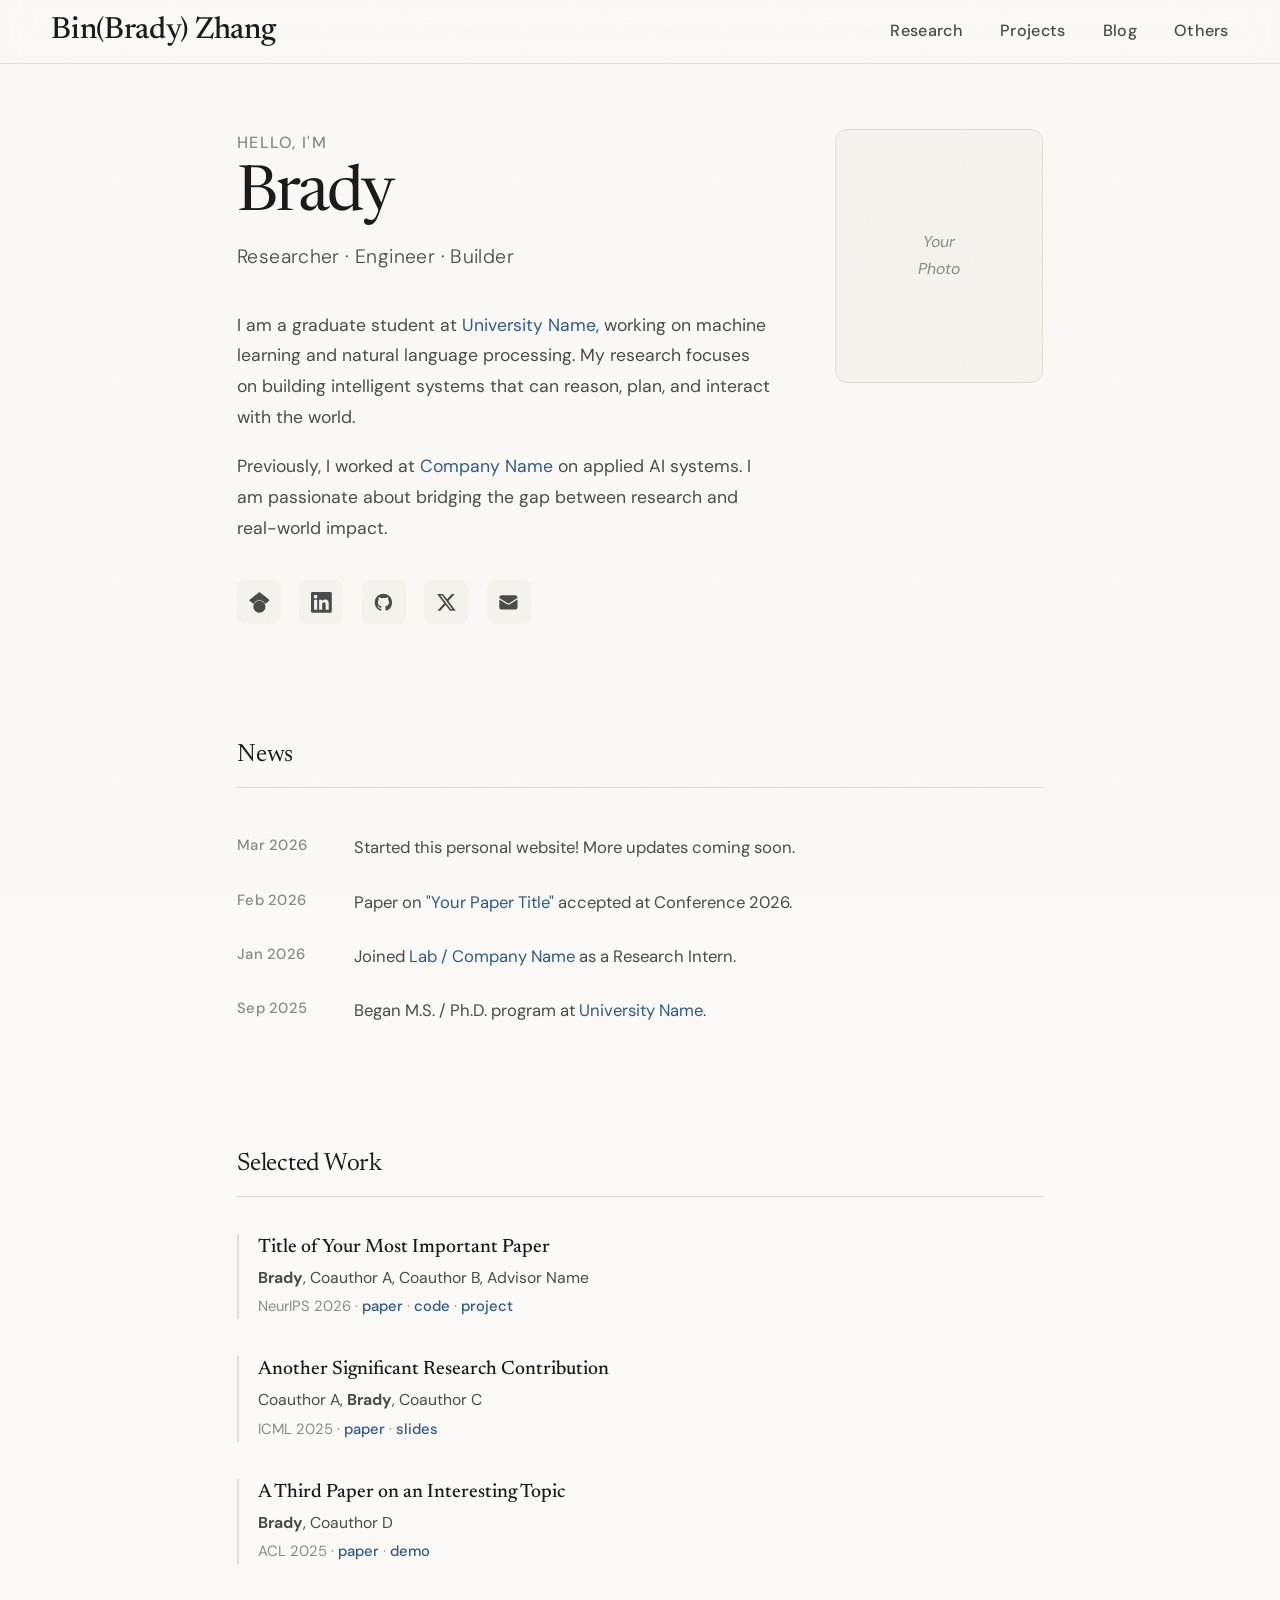
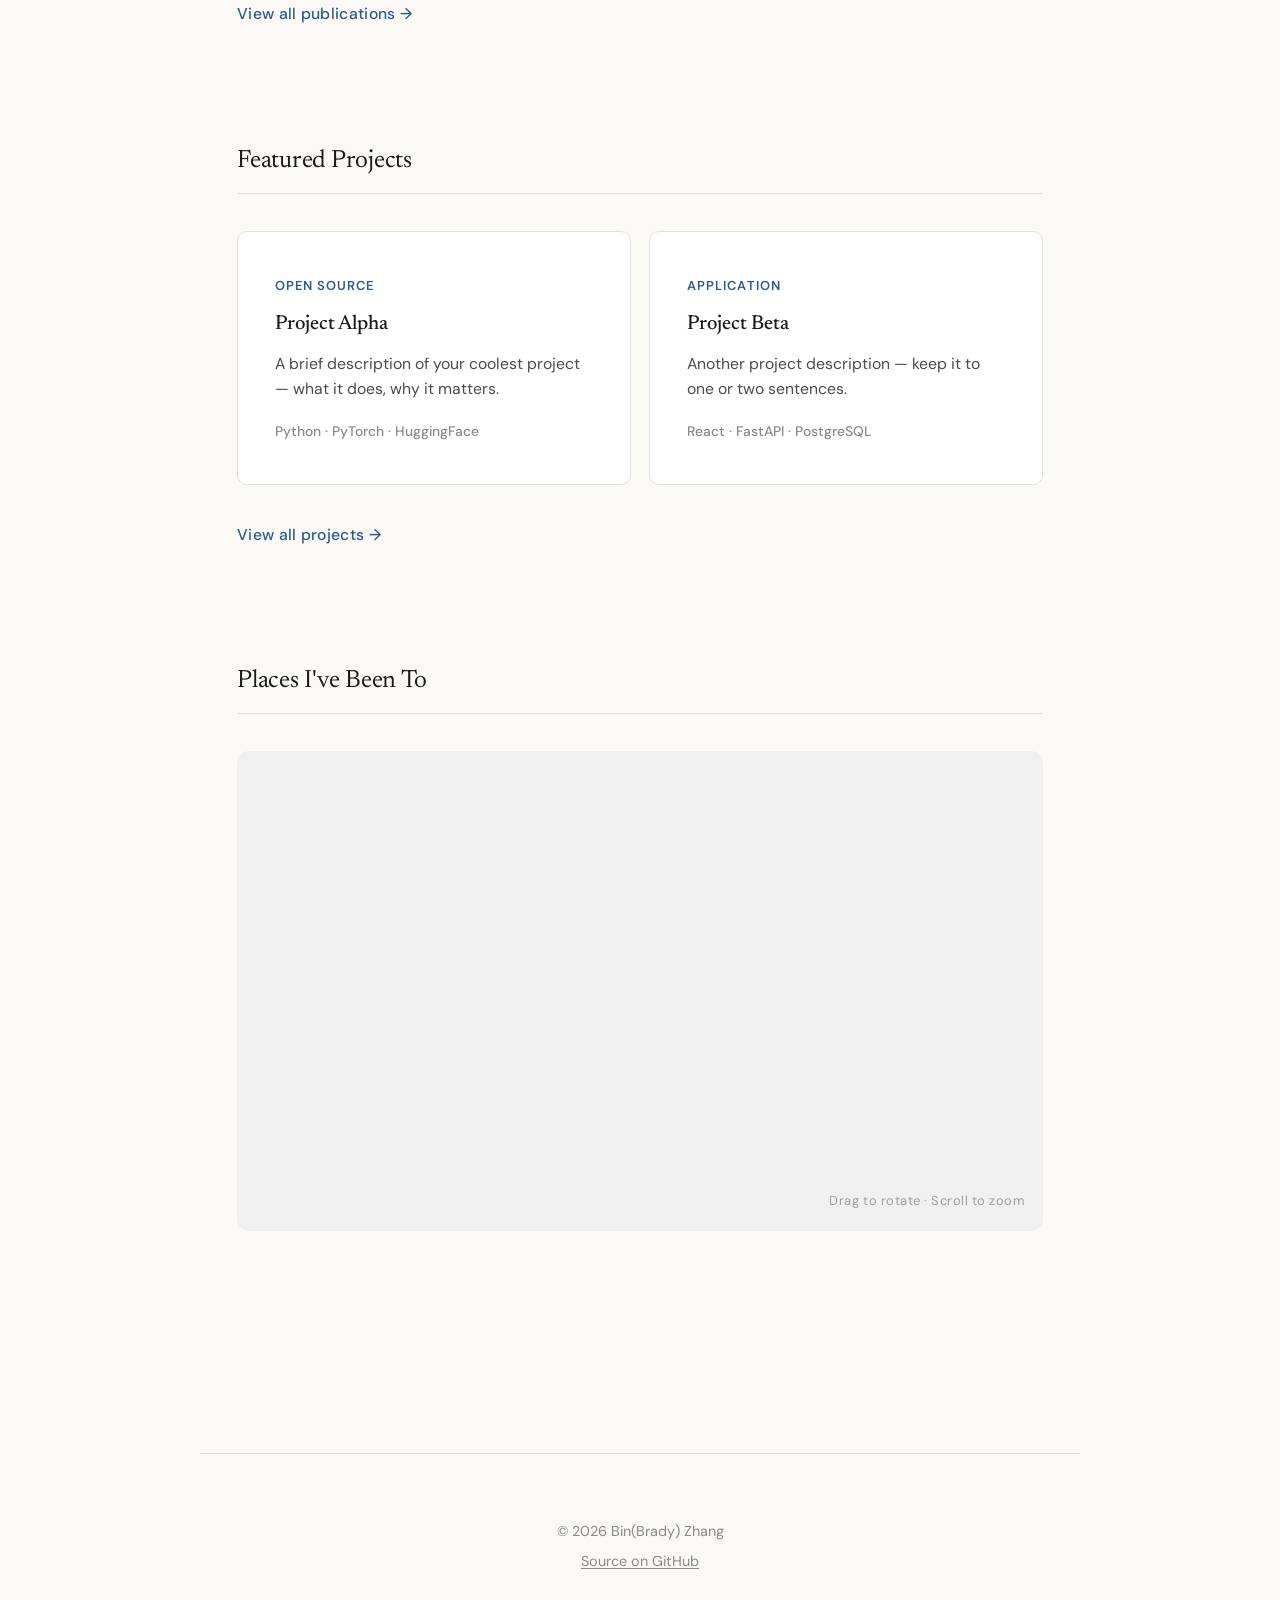
==== index.html @ b1dddb84 "Enlarge globe, switch to light-gray background, use earth-day texture - Altitude 4.5 → 1.6 so globe " ====
<!DOCTYPE html>
<html lang="en">
<head>
  <meta charset="UTF-8">
  <meta name="viewport" content="width=device-width, initial-scale=1.0">
  <title>Bin(Brady) Zhang — Researcher & Engineer</title>
  <link rel="icon" type="image/svg+xml" href="favicon.svg">
  <link rel="stylesheet" href="assets/css/style.css">
  <link rel="preconnect" href="https://fonts.googleapis.com">
  <link rel="preconnect" href="https://fonts.gstatic.com" crossorigin>
  <link href="https://fonts.googleapis.com/css2?family=Newsreader:ital,opsz,wght@0,6..72,300;0,6..72,400;0,6..72,500;1,6..72,300;1,6..72,400&family=DM+Sans:wght@300;400;500;600&display=swap" rel="stylesheet">
</head>
<body>
  <div class="grain"></div>

  <nav class="nav">
    <a href="index.html" class="nav-brand">Bin(Brady) Zhang</a>
    <div class="nav-links">
      <a href="research.html">Research</a>
      <a href="projects.html">Projects</a>
      <a href="blog.html">Blog</a>
      <a href="others.html">Others</a>
    </div>
    <button class="nav-toggle" aria-label="Menu">
      <span></span><span></span>
    </button>
  </nav>

  <main class="home">
    <section class="hero">
      <div class="hero-content">
        <div class="hero-text">
          <p class="hero-greeting fade-in">Hello, I'm</p>
          <h1 class="hero-name fade-in d1">Brady</h1>
          <p class="hero-tagline fade-in d2">Researcher · Engineer · Builder</p>
          <p class="hero-bio fade-in d3">
            I am a graduate student at <a href="#">University Name</a>, 
            working on machine learning and natural language processing. 
            My research focuses on building intelligent systems that can 
            reason, plan, and interact with the world.
          </p>
          <p class="hero-bio fade-in d4">
            Previously, I worked at <a href="#">Company Name</a> on applied AI systems. 
            I am passionate about bridging the gap between research and real-world impact.
          </p>
          <div class="social-icons fade-in d5">
            <a href="https://scholar.google.com/citations?user=YOURID" target="_blank" rel="noopener" aria-label="Google Scholar">
              <svg viewBox="0 0 24 24" fill="currentColor"><path d="M5.242 13.769L0 9.5 12 0l12 9.5-5.242 4.269C17.548 11.249 14.978 9.5 12 9.5c-2.977 0-5.548 1.748-6.758 4.269zM12 10a7 7 0 1 0 0 14 7 7 0 0 0 0-14z"/></svg>
            </a>
            <a href="https://www.linkedin.com/in/bin-zhang-304171293" target="_blank" rel="noopener" aria-label="LinkedIn">
              <svg viewBox="0 0 24 24" fill="currentColor"><path d="M20.447 20.452h-3.554v-5.569c0-1.328-.027-3.037-1.852-3.037-1.853 0-2.136 1.445-2.136 2.939v5.667H9.351V9h3.414v1.561h.046c.477-.9 1.637-1.85 3.37-1.85 3.601 0 4.267 2.37 4.267 5.455v6.286zM5.337 7.433c-1.144 0-2.063-.926-2.063-2.065 0-1.138.92-2.063 2.063-2.063 1.14 0 2.064.925 2.064 2.063 0 1.139-.925 2.065-2.064 2.065zm1.782 13.019H3.555V9h3.564v11.452zM22.225 0H1.771C.792 0 0 .774 0 1.729v20.542C0 23.227.792 24 1.771 24h20.451C23.2 24 24 23.227 24 22.271V1.729C24 .774 23.2 0 22.222 0h.003z"/></svg>
            </a>
            <a href="https://github.com/brady0127" target="_blank" rel="noopener" aria-label="GitHub">
              <svg viewBox="0 0 24 24" fill="currentColor"><path d="M12 2C6.477 2 2 6.484 2 12.017c0 4.425 2.865 8.18 6.839 9.504.5.092.682-.217.682-.483 0-.237-.008-.868-.013-1.703-2.782.605-3.369-1.343-3.369-1.343-.454-1.158-1.11-1.466-1.11-1.466-.908-.62.069-.608.069-.608 1.003.07 1.531 1.032 1.531 1.032.892 1.53 2.341 1.088 2.91.832.092-.647.35-1.088.636-1.338-2.22-.253-4.555-1.113-4.555-4.951 0-1.093.39-1.988 1.029-2.688-.103-.253-.446-1.272.098-2.65 0 0 .84-.27 2.75 1.026A9.564 9.564 0 0112 6.844c.85.004 1.705.115 2.504.337 1.909-1.296 2.747-1.027 2.747-1.027.546 1.379.202 2.398.1 2.651.64.7 1.028 1.595 1.028 2.688 0 3.848-2.339 4.695-4.566 4.943.359.309.678.92.678 1.855 0 1.338-.012 2.419-.012 2.747 0 .268.18.58.688.482A10.019 10.019 0 0022 12.017C22 6.484 17.522 2 12 2z"/></svg>
            </a>
            <a href="https://x.com/yourusername" target="_blank" rel="noopener" aria-label="X (Twitter)">
              <svg viewBox="0 0 24 24" fill="currentColor"><path d="M18.244 2.25h3.308l-7.227 8.26 8.502 11.24H16.17l-5.214-6.817L4.99 21.75H1.68l7.73-8.835L1.254 2.25H8.08l4.713 6.231zm-1.161 17.52h1.833L7.084 4.126H5.117z"/></svg>
            </a>
            <a href="mailto:brady.binzhang@gmail.com" aria-label="Email">
              <svg viewBox="0 0 24 24" fill="currentColor"><path d="M1.5 8.67v8.58a3 3 0 003 3h15a3 3 0 003-3V8.67l-8.928 5.493a3 3 0 01-3.144 0L1.5 8.67z"/><path d="M22.5 6.908V6.75a3 3 0 00-3-3h-15a3 3 0 00-3 3v.158l9.714 5.978a1.5 1.5 0 001.572 0L22.5 6.908z"/></svg>
            </a>
          </div>
        </div>
        <div class="hero-portrait fade-in d3">
          <div class="portrait-frame">
            <img src="assets/img/portrait.jpg" alt="Bin(Brady) Zhang"
                 onerror="this.style.display='none';this.nextElementSibling.style.display='flex';">
            <div class="portrait-placeholder" style="display:none;">
              <span>Your<br>Photo</span>
            </div>
          </div>
        </div>
      </div>
    </section>

    <section class="section" id="news">
      <h2 class="section-title">News</h2>
      <div class="news-list">
        <div class="news-item"><span class="news-date">Mar 2026</span><span class="news-text">Started this personal website! More updates coming soon.</span></div>
        <div class="news-item"><span class="news-date">Feb 2026</span><span class="news-text">Paper on <a href="#">"Your Paper Title"</a> accepted at Conference 2026.</span></div>
        <div class="news-item"><span class="news-date">Jan 2026</span><span class="news-text">Joined <a href="#">Lab / Company Name</a> as a Research Intern.</span></div>
        <div class="news-item"><span class="news-date">Sep 2025</span><span class="news-text">Began M.S. / Ph.D. program at <a href="#">University Name</a>.</span></div>
      </div>
    </section>

    <section class="section" id="selected">
      <h2 class="section-title">Selected Work</h2>
      <div class="pub-list">
        <div class="pub-item">
          <p class="pub-title">Title of Your Most Important Paper</p>
          <p class="pub-authors"><strong>Brady</strong>, Coauthor A, Coauthor B, Advisor Name</p>
          <p class="pub-venue">NeurIPS 2026 · <a href="#">paper</a> · <a href="#">code</a> · <a href="#">project</a></p>
        </div>
        <div class="pub-item">
          <p class="pub-title">Another Significant Research Contribution</p>
          <p class="pub-authors">Coauthor A, <strong>Brady</strong>, Coauthor C</p>
          <p class="pub-venue">ICML 2025 · <a href="#">paper</a> · <a href="#">slides</a></p>
        </div>
        <div class="pub-item">
          <p class="pub-title">A Third Paper on an Interesting Topic</p>
          <p class="pub-authors"><strong>Brady</strong>, Coauthor D</p>
          <p class="pub-venue">ACL 2025 · <a href="#">paper</a> · <a href="#">demo</a></p>
        </div>
      </div>
      <a href="research.html" class="see-more">View all publications →</a>
    </section>

    <section class="section" id="featured-projects">
      <h2 class="section-title">Featured Projects</h2>
      <div class="project-grid">
        <a href="projects.html" class="project-card">
          <span class="project-tag">Open Source</span>
          <h3>Project Alpha</h3>
          <p>A brief description of your coolest project — what it does, why it matters.</p>
          <span class="project-tech">Python · PyTorch · HuggingFace</span>
        </a>
        <a href="projects.html" class="project-card">
          <span class="project-tag">Application</span>
          <h3>Project Beta</h3>
          <p>Another project description — keep it to one or two sentences.</p>
          <span class="project-tech">React · FastAPI · PostgreSQL</span>
        </a>
      </div>
      <a href="projects.html" class="see-more">View all projects →</a>
    </section>

    <section class="section" id="places">
      <h2 class="section-title">Places I've Been To</h2>
      <div class="globe-wrapper">
        <div id="globe-container"></div>
        <p class="globe-hint">Drag to rotate · Scroll to zoom</p>
      </div>
    </section>
  </main>

  <footer class="footer">
    <p>© 2026 Bin(Brady) Zhang</p>
    <p class="footer-sub"><a href="https://github.com/brady0127/brady0127.github.io" target="_blank">Source on GitHub</a></p>
  </footer>

  <script src="assets/js/main.js"></script>
  <!-- globe.gl loaded synchronously here so Globe is defined before init runs -->
  <script src="https://cdn.jsdelivr.net/npm/globe.gl/dist/globe.gl.min.js"></script>
  <script>
    // Places I've Been To — interactive 3D globe
    // Use requestAnimationFrame so CSS layout is fully applied before reading dimensions
    requestAnimationFrame(function() {
      var container = document.getElementById('globe-container');
      if (!container || typeof Globe === 'undefined') return;

      var w = container.offsetWidth;
      var h = container.offsetHeight;
      if (w === 0) w = 600;
      if (h === 0) h = 420;

      var places = [
        { lat: 37.47, lng: 121.45, label: '山东烟台' },
        { lat: 31.23, lng: 121.47, label: '上海' },
        { lat: 51.51, lng: -0.13,  label: 'London' },
        { lat: 55.95, lng: -3.19,  label: 'Edinburgh' },
        { lat: 45.50, lng: -73.57, label: 'Montréal' },
      ];

      // Elegant HTML marker: label text above a soft glowing dot
      function makeMarker(d) {
        var el = document.createElement('div');
        el.style.cssText = 'pointer-events:none;display:flex;flex-direction:column;align-items:center;';
        el.innerHTML =
          '<span style="' +
            'font-family:\'DM Sans\',sans-serif;font-size:11px;font-weight:500;' +
            'color:rgba(255,248,215,0.96);white-space:nowrap;letter-spacing:0.06em;' +
            'text-shadow:0 1px 6px rgba(0,0,0,1),0 0 12px rgba(0,0,0,0.8);' +
            'margin-bottom:4px;' +
          '">' + d.label + '</span>' +
          '<div style="' +
            'width:7px;height:7px;border-radius:50%;' +
            'background:rgba(255,195,70,0.95);' +
            'box-shadow:0 0 8px 2px rgba(255,190,60,0.55),0 0 2px rgba(255,200,80,0.9);' +
          '"></div>';
        return el;
      }

      var globe = Globe()(container)
        .width(w)
        .height(h)
        .globeImageUrl('https://cdn.jsdelivr.net/npm/three-globe/example/img/earth-day.jpg')
        .bumpImageUrl('https://cdn.jsdelivr.net/npm/three-globe/example/img/earth-topology.png')
        .backgroundColor('rgba(0,0,0,0)')
        .showAtmosphere(true)
        .atmosphereColor('#4a9eda')
        .atmosphereAltitude(0.15)
        .htmlElementsData(places)
        .htmlLat(function(d) { return d.lat; })
        .htmlLng(function(d) { return d.lng; })
        .htmlAltitude(0.02)
        .htmlElement(makeMarker);

      var ctrl = globe.controls();
      ctrl.autoRotate = true;
      ctrl.autoRotateSpeed = 0.4;
      ctrl.enableDamping = true;
      ctrl.dampingFactor = 0.1;
      // altitude 1.6 → globe fills ~85% of container, matching target size
      globe.pointOfView({ lat: 35, lng: 60, altitude: 1.6 }, 0);

      // Pause rotation while user drags; resume 3 s after release
      var resumeTimer;
      ctrl.addEventListener('start', function() {
        ctrl.autoRotate = false;
        clearTimeout(resumeTimer);
      });
      ctrl.addEventListener('end', function() {
        resumeTimer = setTimeout(function() { ctrl.autoRotate = true; }, 3000);
      });
    });
  </script>
</body>
</html>
---- assets/css/style.css ----
/* ============================================================
   Brady — Personal Academic Homepage
   Aesthetic: Refined minimalism with editorial warmth
   Typography: Newsreader (serif display) + DM Sans (clean body)
   ============================================================ */

:root {
  --bg:          #faf9f6;
  --bg-warm:     #f5f3ee;
  --ink:         #1a1a1a;
  --ink-soft:    #4a4a4a;
  --ink-muted:   #8a8a8a;
  --accent:      #2d5a8e;
  --accent-hover:#1d3f66;
  --accent-light:#e8eff6;
  --border:      #e2dfd8;
  --card-bg:     #ffffff;
  --card-shadow: 0 1px 3px rgba(0,0,0,0.04), 0 4px 12px rgba(0,0,0,0.03);
  --card-hover:  0 2px 8px rgba(0,0,0,0.06), 0 8px 24px rgba(0,0,0,0.05);
  --space-xs: 0.25rem;
  --space-sm: 0.5rem;
  --space-md: 1rem;
  --space-lg: 2rem;
  --space-xl: 3.5rem;
  --space-2xl: 6rem;
  --max-w: 880px;
  --nav-h: 64px;
  --ease: cubic-bezier(0.25, 0.46, 0.45, 0.94);
}

*, *::before, *::after { margin: 0; padding: 0; box-sizing: border-box; }

html {
  font-size: 18.5px;
  scroll-behavior: smooth;
  -webkit-font-smoothing: antialiased;
  -moz-osx-font-smoothing: grayscale;
}

body {
  font-family: 'DM Sans', -apple-system, BlinkMacSystemFont, sans-serif;
  background: var(--bg);
  color: var(--ink);
  line-height: 1.7;
  font-weight: 400;
  overflow-x: hidden;
}

.grain {
  position: fixed;
  inset: 0;
  pointer-events: none;
  z-index: 9999;
  opacity: 0.025;
  background-image: url("data:image/svg+xml,%3Csvg viewBox='0 0 256 256' xmlns='http://www.w3.org/2000/svg'%3E%3Cfilter id='n'%3E%3CfeTurbulence type='fractalNoise' baseFrequency='0.85' numOctaves='4' stitchTiles='stitch'/%3E%3C/filter%3E%3Crect width='100%25' height='100%25' filter='url(%23n)'/%3E%3C/svg%3E");
  background-size: 200px;
}

a { color: var(--accent); text-decoration: none; transition: color 0.2s var(--ease); }
a:hover { color: var(--accent-hover); }
::selection { background: var(--accent); color: #fff; }
img { max-width: 100%; display: block; }

/* ---- Navigation ---- */
.nav {
  position: fixed; top: 0; left: 0; right: 0;
  height: var(--nav-h);
  display: flex; align-items: center; justify-content: space-between;
  padding: 0 clamp(1.5rem, 4vw, 3rem);
  background: rgba(250, 249, 246, 0.85);
  backdrop-filter: blur(16px);
  -webkit-backdrop-filter: blur(16px);
  border-bottom: 1px solid var(--border);
  z-index: 1000;
}
.nav-brand {
  font-family: 'Newsreader', Georgia, serif;
  font-size: 30.5px; font-weight: 500;
  color: var(--ink); letter-spacing: -0.01em;
  white-space: nowrap;
}
.nav-brand:hover { color: var(--accent); }
.nav-links { display: flex; gap: 2rem; }
.nav-links a {
  font-size: 0.875rem; font-weight: 500;
  color: var(--ink-soft); letter-spacing: 0.02em;
  position: relative; padding-bottom: 2px;
}
.nav-links a::after {
  content: ''; position: absolute; bottom: -2px; left: 0;
  width: 0; height: 1.5px; background: var(--accent);
  transition: width 0.3s var(--ease);
}
.nav-links a:hover, .nav-links a.active { color: var(--ink); }
.nav-links a:hover::after, .nav-links a.active::after { width: 100%; }

.nav-toggle {
  display: none; background: none; border: none;
  cursor: pointer; width: 24px; height: 20px; position: relative;
}
.nav-toggle span {
  display: block; width: 100%; height: 2px;
  background: var(--ink); position: absolute; left: 0;
  transition: 0.3s var(--ease);
}
.nav-toggle span:first-child { top: 4px; }
.nav-toggle span:last-child { bottom: 4px; }

/* ---- Main Layout ---- */
main {
  max-width: var(--max-w); margin: 0 auto;
  padding: calc(var(--nav-h) + var(--space-xl)) clamp(1.5rem, 4vw, 2rem) var(--space-2xl);
}
.page {
  max-width: var(--max-w); margin: 0 auto;
  padding: calc(var(--nav-h) + var(--space-xl)) clamp(1.5rem, 4vw, 2rem) var(--space-2xl);
}

/* ---- Hero ---- */
.hero { margin-bottom: var(--space-2xl); }
.hero-content { display: flex; align-items: flex-start; gap: var(--space-xl); }
.hero-text { flex: 1; }
.hero-greeting {
  font-size: 0.875rem; font-weight: 500; color: var(--ink-muted);
  letter-spacing: 0.08em; text-transform: uppercase; margin-bottom: var(--space-xs);
}
.hero-name {
  font-family: 'Newsreader', Georgia, serif;
  font-size: clamp(2.43rem, 5.84vw, 3.41rem); font-weight: 400;
  letter-spacing: -0.03em; line-height: 1.1; color: var(--ink);
  margin-bottom: var(--space-sm);
}
.hero-tagline {
  font-size: 1.05rem; color: var(--ink-soft); font-weight: 300;
  letter-spacing: 0.02em; margin-bottom: var(--space-lg);
}
.hero-bio {
  font-size: 0.95rem; color: var(--ink-soft); line-height: 1.75;
  margin-bottom: var(--space-md);
}

/* Social Icons */
.social-icons { display: flex; gap: 1rem; margin-top: var(--space-lg); }
.social-icons a {
  display: flex; align-items: center; justify-content: center;
  width: 2.375rem; height: 2.375rem; border-radius: 8px;
  color: var(--ink-soft); background: var(--bg-warm);
  transition: all 0.25s var(--ease);
}
.social-icons a:hover {
  color: var(--accent); background: var(--accent-light);
  transform: translateY(-2px);
}
.social-icons svg { width: 1.125rem; height: 1.125rem; }

/* Portrait */
.hero-portrait { flex-shrink: 0; }
.portrait-frame {
  width: 11.25rem; height: 13.75rem; border-radius: 12px;
  overflow: hidden; border: 1px solid var(--border); background: var(--bg-warm);
}
.portrait-frame img { width: 100%; height: 100%; object-fit: cover; }
.portrait-placeholder {
  width: 100%; height: 100%; display: flex; align-items: center;
  justify-content: center; font-size: 0.85rem; color: var(--ink-muted);
  text-align: center; font-style: italic;
}

/* ---- Sections ---- */
.section { margin-bottom: var(--space-2xl); }
.section-title {
  font-family: 'Newsreader', Georgia, serif;
  font-size: 1.35rem; font-weight: 400; color: var(--ink);
  letter-spacing: -0.01em; margin-bottom: var(--space-lg);
  padding-bottom: var(--space-sm); border-bottom: 1px solid var(--border);
}

/* ---- News ---- */
.news-list { display: flex; flex-direction: column; gap: var(--space-sm); }
.news-item { display: flex; gap: var(--space-lg); padding: var(--space-sm) 0; font-size: 0.9rem; line-height: 1.6; }
.news-date { flex-shrink: 0; width: 80px; color: var(--ink-muted); font-weight: 500; font-size: 0.8rem; letter-spacing: 0.02em; }
.news-text { color: var(--ink-soft); }

/* ---- Publications ---- */
.pub-list { display: flex; flex-direction: column; gap: var(--space-lg); }
.pub-item {
  padding-left: var(--space-md); border-left: 2px solid var(--border);
  transition: border-color 0.3s var(--ease);
}
.pub-item:hover { border-left-color: var(--accent); }
.pub-title {
  font-family: 'Newsreader', Georgia, serif;
  font-size: 1.05rem; font-weight: 500; color: var(--ink);
  line-height: 1.4; margin-bottom: 0.2rem;
}
.pub-authors { font-size: 0.85rem; color: var(--ink-soft); margin-bottom: 0.15rem; }
.pub-venue { font-size: 0.8rem; color: var(--ink-muted); }
.pub-venue a, .pub-links a { font-weight: 500; }
.pub-links { font-size: 0.8rem; color: var(--ink-muted); margin-top: 0.2rem; }
.pub-abstract {
  font-size: 0.83rem; color: var(--ink-muted); margin-top: 0.35rem;
  font-style: italic; line-height: 1.6;
}
.year-label {
  font-family: 'Newsreader', Georgia, serif;
  font-size: 1.15rem; font-weight: 400; color: var(--ink-muted);
  margin-bottom: var(--space-md); letter-spacing: 0.02em;
}

.see-more {
  display: inline-block; margin-top: var(--space-lg);
  font-size: 0.85rem; font-weight: 500; letter-spacing: 0.02em;
}

/* ---- Project Cards (Home) ---- */
.project-grid { display: grid; grid-template-columns: repeat(auto-fit, minmax(280px, 1fr)); gap: var(--space-md); }
.project-card {
  display: block; padding: var(--space-lg); background: var(--card-bg);
  border: 1px solid var(--border); border-radius: 10px;
  transition: all 0.3s var(--ease); color: var(--ink); text-decoration: none;
}
.project-card:hover {
  border-color: var(--accent); box-shadow: var(--card-hover);
  transform: translateY(-2px); color: var(--ink);
}
.project-card .project-tag {
  font-size: 0.7rem; font-weight: 600; color: var(--accent);
  text-transform: uppercase; letter-spacing: 0.08em;
}
.project-card h3 {
  font-family: 'Newsreader', Georgia, serif;
  font-size: 1.1rem; font-weight: 500; margin: 0.4rem 0 0.5rem;
}
.project-card p { font-size: 0.85rem; color: var(--ink-soft); line-height: 1.6; margin-bottom: 0.75rem; }
.project-tech { font-size: 0.75rem; color: var(--ink-muted); font-weight: 500; }

/* ---- Project Cards (Full Page) ---- */
.project-grid-full { display: grid; grid-template-columns: 1fr; gap: var(--space-lg); }
.project-card-full {
  padding: var(--space-lg); background: var(--card-bg);
  border: 1px solid var(--border); border-radius: 10px;
  transition: all 0.3s var(--ease);
}
.project-card-full:hover { border-color: var(--accent); box-shadow: var(--card-hover); }
.project-card-header { display: flex; align-items: center; justify-content: space-between; margin-bottom: var(--space-sm); }
.project-card-full h3 {
  font-family: 'Newsreader', Georgia, serif;
  font-size: 1.2rem; font-weight: 500; margin-bottom: var(--space-sm);
}
.project-desc { font-size: 0.9rem; color: var(--ink-soft); line-height: 1.7; margin-bottom: var(--space-md); }
.project-tech-tags { display: flex; flex-wrap: wrap; gap: 0.4rem; margin-bottom: var(--space-md); }
.project-tech-tags span {
  font-size: 0.72rem; font-weight: 500; padding: 0.2rem 0.6rem;
  background: var(--bg-warm); border-radius: 4px; color: var(--ink-soft); letter-spacing: 0.02em;
}
.project-links { display: flex; gap: var(--space-md); font-size: 0.8rem; font-weight: 500; }
.project-gh-link { color: var(--ink-muted); display: flex; align-items: center; }
.project-gh-link:hover { color: var(--accent); }
.project-gh-link svg { width: 20px; height: 20px; }

/* ---- Blog List ---- */
.blog-list { display: flex; flex-direction: column; }
.blog-item {
  display: block; padding: var(--space-lg) 0;
  border-bottom: 1px solid var(--border);
  color: var(--ink); text-decoration: none; transition: all 0.2s var(--ease);
}
.blog-item:first-child { padding-top: 0; }
.blog-item:hover h3 { color: var(--accent); }
.blog-meta { display: flex; align-items: center; gap: var(--space-md); margin-bottom: var(--space-sm); }
.blog-meta time { font-size: 0.78rem; color: var(--ink-muted); font-weight: 500; }
.blog-tag {
  font-size: 0.68rem; font-weight: 600; color: var(--accent);
  background: var(--accent-light); padding: 0.15rem 0.5rem;
  border-radius: 3px; text-transform: uppercase; letter-spacing: 0.06em;
}
.blog-item h3 {
  font-family: 'Newsreader', Georgia, serif;
  font-size: 1.15rem; font-weight: 500; margin-bottom: 0.3rem;
  transition: color 0.2s var(--ease); line-height: 1.35;
}
.blog-item p { font-size: 0.88rem; color: var(--ink-soft); line-height: 1.65; }
.blog-read-more { display: inline-block; margin-top: 0.4rem; font-size: 0.8rem; font-weight: 500; color: var(--accent); }

/* ---- Others / Misc ---- */
.misc-list { display: flex; flex-direction: column; gap: var(--space-sm); }
.misc-item { display: flex; gap: var(--space-lg); padding: var(--space-sm) 0; }
.misc-date { flex-shrink: 0; width: 80px; font-size: 0.8rem; font-weight: 500; color: var(--ink-muted); }
.misc-title { font-size: 0.92rem; color: var(--ink); font-weight: 400; }
.misc-detail { font-size: 0.8rem; color: var(--ink-muted); margin-top: 0.15rem; }
.reading-grid { display: grid; grid-template-columns: repeat(auto-fill, minmax(200px, 1fr)); gap: var(--space-md); }
.reading-item { padding: var(--space-md); background: var(--card-bg); border: 1px solid var(--border); border-radius: 8px; }
.reading-title {
  font-family: 'Newsreader', Georgia, serif;
  font-size: 0.95rem; font-weight: 500; color: var(--ink); margin-bottom: 0.15rem;
}
.reading-author { font-size: 0.8rem; color: var(--ink-muted); }

/* ---- Page Header ---- */
.page-header { margin-bottom: var(--space-xl); }
.page-title {
  font-family: 'Newsreader', Georgia, serif;
  font-size: clamp(2rem, 5vw, 2.8rem); font-weight: 400;
  letter-spacing: -0.02em; line-height: 1.15; margin-bottom: var(--space-md);
}
.page-desc { font-size: 0.95rem; color: var(--ink-soft); line-height: 1.7; max-width: 600px; }
.inline-link { font-weight: 500; text-decoration: underline; text-underline-offset: 3px; }

/* ---- Footer ---- */
.footer {
  max-width: var(--max-w); margin: 0 auto;
  padding: var(--space-xl) clamp(1.5rem, 4vw, 2rem) var(--space-lg);
  border-top: 1px solid var(--border); text-align: center;
  font-size: 0.78rem; color: var(--ink-muted);
}
.footer-sub { margin-top: 0.3rem; }
.footer a { color: var(--ink-muted); text-decoration: underline; text-underline-offset: 2px; }
.footer a:hover { color: var(--accent); }

/* ---- Globe ---- */
.globe-wrapper {
  position: relative;
  border-radius: 12px;
  overflow: hidden;
  background: #f0f0f0;
}
#globe-container { width: 100%; height: 480px; display: block; }
.globe-hint {
  position: absolute; bottom: var(--space-md); right: var(--space-md);
  font-size: 0.7rem; color: rgba(80,80,80,0.5);
  pointer-events: none; letter-spacing: 0.04em;
}

/* ---- Animations ---- */
.fade-in {
  opacity: 0; transform: translateY(16px);
  animation: fadeUp 0.6s var(--ease) forwards;
}
.d1 { animation-delay: 0.08s; }
.d2 { animation-delay: 0.16s; }
.d3 { animation-delay: 0.24s; }
.d4 { animation-delay: 0.32s; }
.d5 { animation-delay: 0.4s; }
@keyframes fadeUp { to { opacity: 1; transform: translateY(0); } }

/* ---- Responsive ---- */
@media (max-width: 768px) {
  .nav-links { display: none; }
  .nav-links.open {
    display: flex; flex-direction: column; position: fixed;
    top: var(--nav-h); left: 0; right: 0; background: var(--bg);
    border-bottom: 1px solid var(--border);
    padding: var(--space-lg) clamp(1.5rem, 4vw, 3rem);
    gap: var(--space-md); z-index: 999;
  }
  .nav-toggle { display: block; }
  .hero-content { flex-direction: column-reverse; gap: var(--space-lg); }
  .portrait-frame { width: 140px; height: 170px; }
  .news-item { flex-direction: column; gap: 0.15rem; }
  .news-date { width: auto; }
  .misc-item { flex-direction: column; gap: 0.15rem; }
  .misc-date { width: auto; }
  .project-grid { grid-template-columns: 1fr; }
  .reading-grid { grid-template-columns: 1fr 1fr; }
  #globe-container { height: 320px; }
}
@media (max-width: 480px) {
  .reading-grid { grid-template-columns: 1fr; }
}
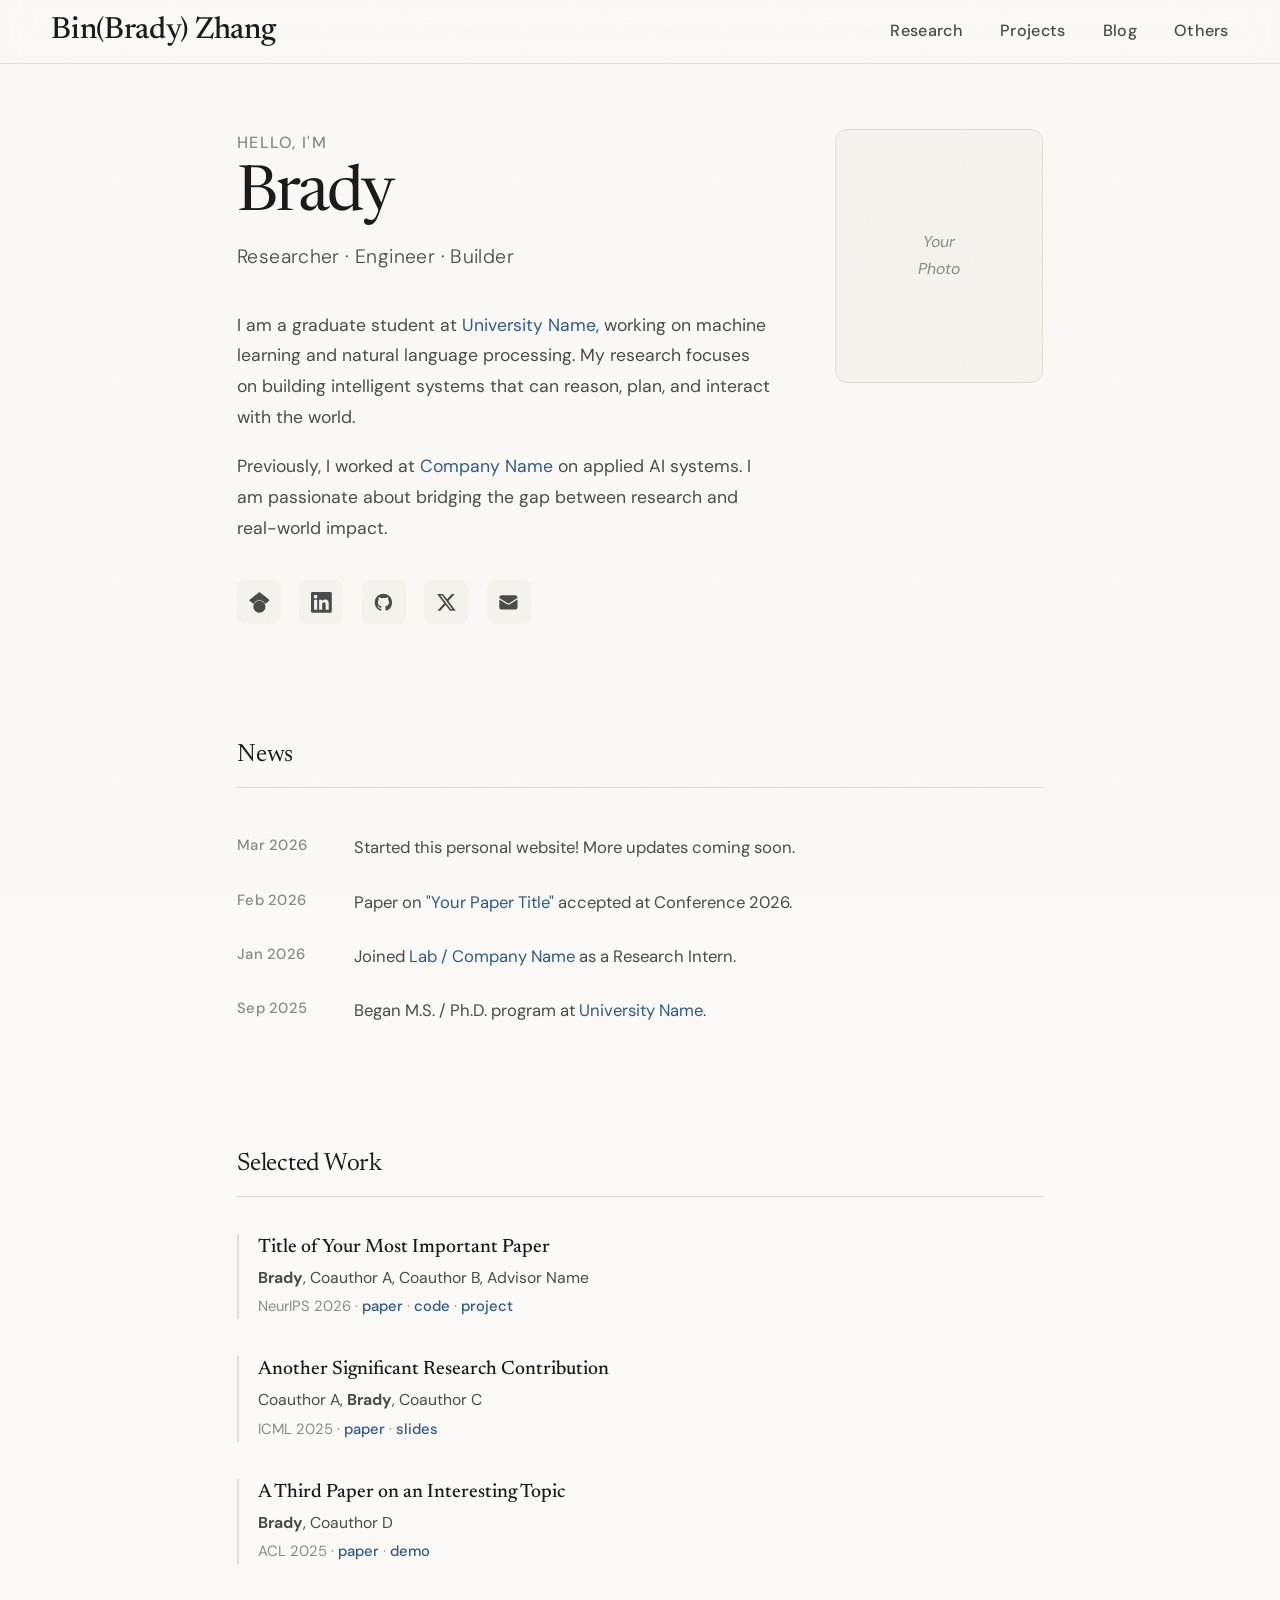
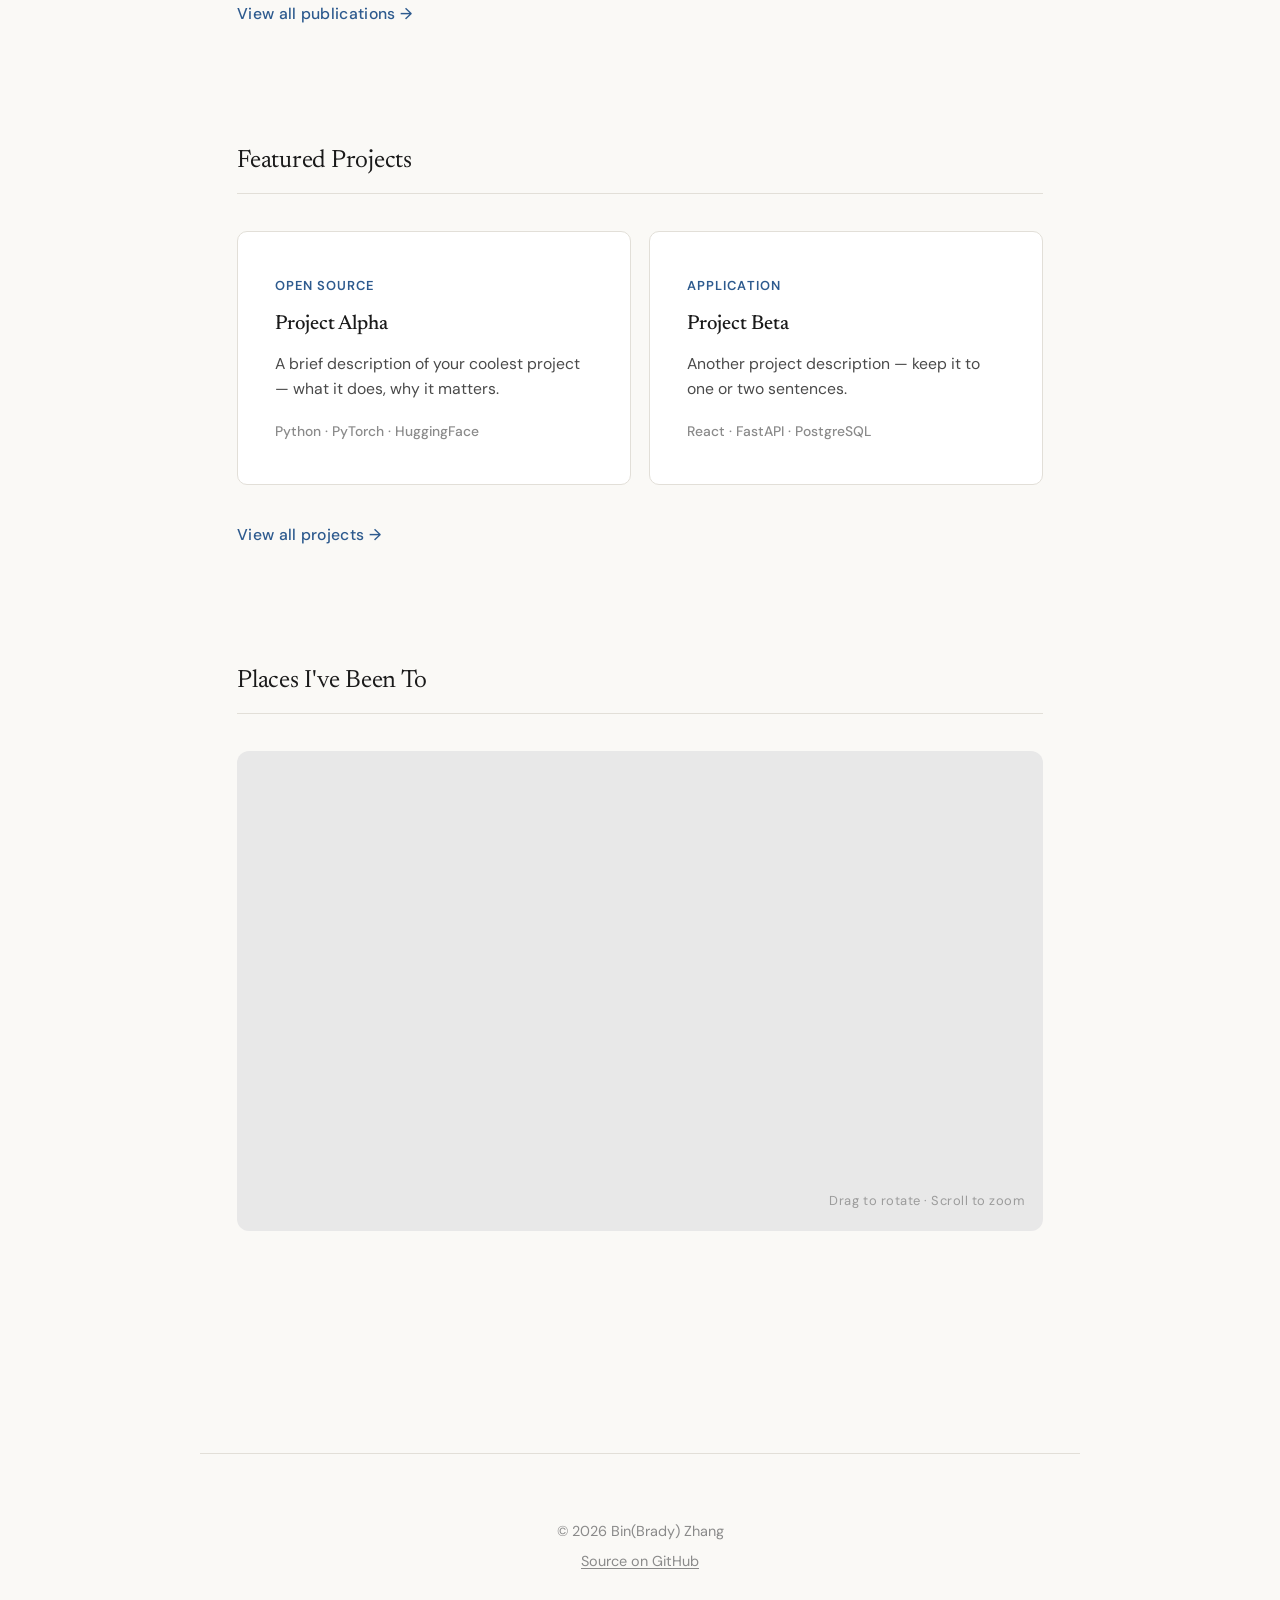
==== commit b109e4b7: "Add globe zoom limits; darken globe background slightly - Set ctrl.minDistance=135 (max zoom-in, alt" ====
--- a/index.html
+++ b/index.html
@@ -200,6 +200,8 @@
       ctrl.autoRotateSpeed = 0.4;
       ctrl.enableDamping = true;
       ctrl.dampingFactor = 0.1;
+      ctrl.minDistance = 135;  // max zoom-in  (altitude ≈ 0.35)
+      ctrl.maxDistance = 450;  // max zoom-out (altitude ≈ 3.5)
       // altitude 1.6 → globe fills ~85% of container, matching target size
       globe.pointOfView({ lat: 35, lng: 60, altitude: 1.6 }, 0);
 
--- a/assets/css/style.css
+++ b/assets/css/style.css
@@ -322,7 +322,7 @@
   position: relative;
   border-radius: 12px;
   overflow: hidden;
-  background: #f0f0f0;
+  background: #e8e8e8;
 }
 #globe-container { width: 100%; height: 480px; display: block; }
 .globe-hint {
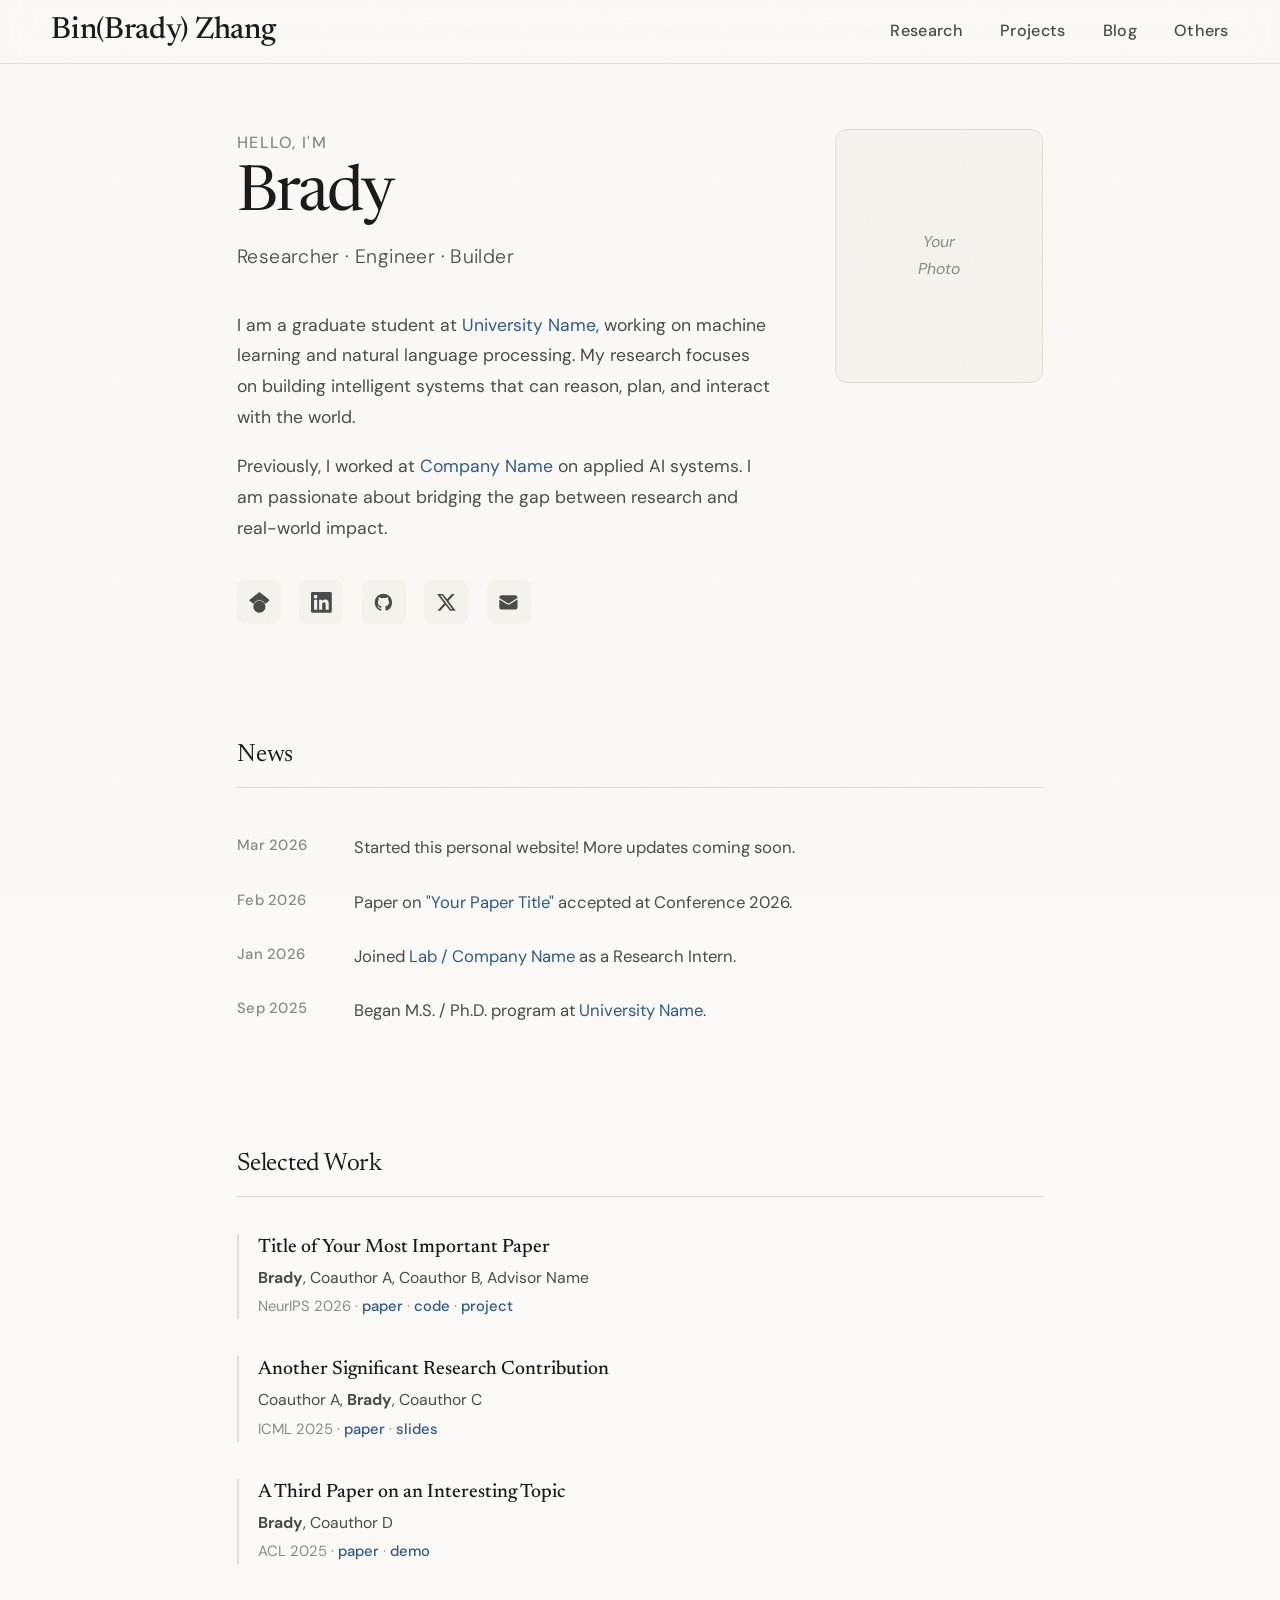
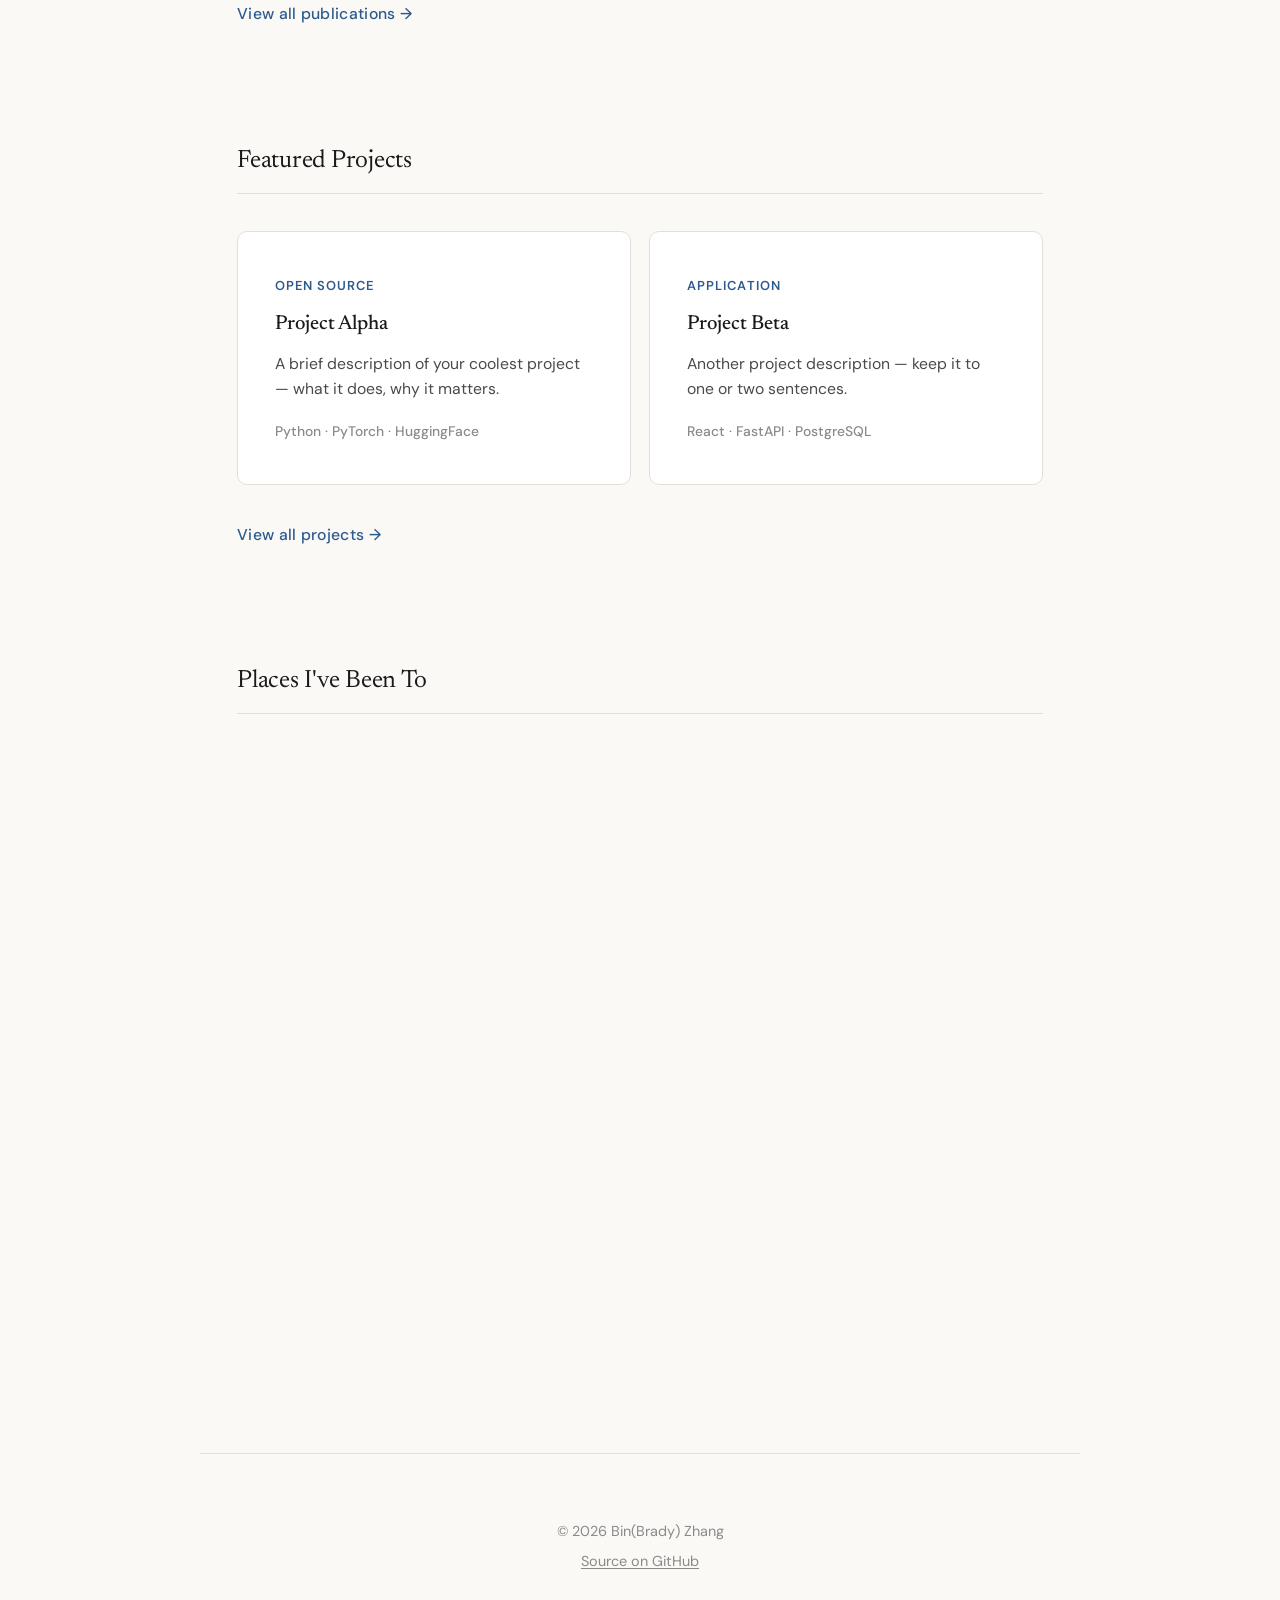
==== commit 1c60945c: "Widen globe zoom range to ±15% of default size Default altitude 1.6 → camera distance 260. minDistan" ====
--- a/index.html
+++ b/index.html
@@ -154,29 +154,59 @@
       if (h === 0) h = 420;
 
       var places = [
-        { lat: 37.47, lng: 121.45, label: '山东烟台' },
-        { lat: 31.23, lng: 121.47, label: '上海' },
+        { lat: 37.47, lng: 121.45, label: 'Yantai' },
+        { lat: 31.23, lng: 121.47, label: 'Shanghai' },
         { lat: 51.51, lng: -0.13,  label: 'London' },
         { lat: 55.95, lng: -3.19,  label: 'Edinburgh' },
         { lat: 45.50, lng: -73.57, label: 'Montréal' },
       ];
 
-      // Elegant HTML marker: label text above a soft glowing dot
+      // Track marker elements; unit vectors will be filled in after globe is created
+      // using globe.getCoords() — globe.gl's own API — so the coordinate system is exact.
+      var markerEntries = places.map(function(d) {
+        return { label: d.label, lat: d.lat, lng: d.lng, vec: null, el: null, labelEl: null };
+      });
+
       function makeMarker(d) {
+        var entry = null;
+        for (var i = 0; i < markerEntries.length; i++) {
+          if (markerEntries[i].label === d.label) { entry = markerEntries[i]; break; }
+        }
+
+        // Container is exactly the dot size; label floats above via absolute positioning
+        // so appearing/disappearing the label never moves the dot's anchor point.
         var el = document.createElement('div');
-        el.style.cssText = 'pointer-events:none;display:flex;flex-direction:column;align-items:center;';
-        el.innerHTML =
-          '<span style="' +
-            'font-family:\'DM Sans\',sans-serif;font-size:11px;font-weight:500;' +
-            'color:rgba(255,248,215,0.96);white-space:nowrap;letter-spacing:0.06em;' +
-            'text-shadow:0 1px 6px rgba(0,0,0,1),0 0 12px rgba(0,0,0,0.8);' +
-            'margin-bottom:4px;' +
-          '">' + d.label + '</span>' +
-          '<div style="' +
-            'width:7px;height:7px;border-radius:50%;' +
-            'background:rgba(255,195,70,0.95);' +
-            'box-shadow:0 0 8px 2px rgba(255,190,60,0.55),0 0 2px rgba(255,200,80,0.9);' +
-          '"></div>';
+        el.style.cssText =
+          'position:relative;width:8px;height:8px;' +
+          'display:flex;align-items:center;justify-content:center;';
+
+        var dotEl = document.createElement('div');
+        dotEl.style.cssText =
+          'width:8px;height:8px;border-radius:50%;' +
+          'background:rgba(255,195,70,0.95);' +
+          'box-shadow:0 0 8px 2px rgba(255,190,60,0.55),0 0 2px rgba(255,200,80,0.9);';
+
+        // Label sits above the dot via absolute positioning — zero layout impact
+        var labelEl = document.createElement('span');
+        labelEl.textContent = d.label;
+        labelEl.style.cssText =
+          'position:absolute;bottom:calc(100% + 5px);left:50%;transform:translateX(-50%);' +
+          'font-family:\'DM Sans\',sans-serif;font-size:11px;font-weight:500;' +
+          'color:rgba(255,248,215,0.96);white-space:nowrap;letter-spacing:0.06em;' +
+          'text-shadow:0 1px 6px rgba(0,0,0,1),0 0 12px rgba(0,0,0,0.8);' +
+          'pointer-events:none;display:none;';
+
+        el.appendChild(dotEl);
+        el.appendChild(labelEl);
+
+        // Show label on hover / touch — dot anchor never moves
+        el.addEventListener('mouseenter', function() { labelEl.style.display = 'block'; });
+        el.addEventListener('mouseleave', function() { labelEl.style.display = 'none'; });
+        el.addEventListener('touchstart', function() {
+          labelEl.style.display = labelEl.style.display === 'none' ? 'block' : 'none';
+        }, { passive: true });
+
+        if (entry) { entry.el = el; entry.labelEl = labelEl; }
         return el;
       }
 
@@ -195,17 +225,40 @@
         .htmlAltitude(0.02)
         .htmlElement(makeMarker);
 
+      // Use globe.gl's own getCoords() so unit vectors match the exact Three.js
+      // coordinate system — fixes asymmetric culling caused by manual formula mismatch.
+      markerEntries.forEach(function(m) {
+        var p = globe.getCoords(m.lat, m.lng, 0);  // returns {x,y,z} at globe surface
+        var len = Math.sqrt(p.x*p.x + p.y*p.y + p.z*p.z) || 100;
+        m.vec = { x: p.x/len, y: p.y/len, z: p.z/len };
+      });
+
       var ctrl = globe.controls();
       ctrl.autoRotate = true;
       ctrl.autoRotateSpeed = 0.4;
       ctrl.enableDamping = true;
       ctrl.dampingFactor = 0.1;
-      ctrl.minDistance = 135;  // max zoom-in  (altitude ≈ 0.35)
-      ctrl.maxDistance = 450;  // max zoom-out (altitude ≈ 3.5)
-      // altitude 1.6 → globe fills ~85% of container, matching target size
+      ctrl.minDistance = 221;  // 85% of default (alt 1.6 → dist 260)
+      ctrl.maxDistance = 299;  // 115% of default
       globe.pointOfView({ lat: 35, lng: 60, altitude: 1.6 }, 0);
 
-      // Pause rotation while user drags; resume 3 s after release
+      // Hemisphere culling: dot-product of surface unit vector vs. camera position.
+      // Positive → point faces camera (visible); negative → behind globe (hide).
+      function cullMarkers() {
+        var cam = globe.camera().position;
+        markerEntries.forEach(function(m) {
+          if (!m.el || !m.vec) return;
+          var dot = m.vec.x * cam.x + m.vec.y * cam.y + m.vec.z * cam.z;
+          var show = dot > 0;
+          m.el.style.visibility    = show ? 'visible' : 'hidden';
+          m.el.style.pointerEvents = show ? 'auto'    : 'none';
+          if (!show) m.labelEl.style.display = 'none';
+        });
+        requestAnimationFrame(cullMarkers);
+      }
+      requestAnimationFrame(cullMarkers);
+
+      // Pause auto-rotation while dragging; resume after 3 s
       var resumeTimer;
       ctrl.addEventListener('start', function() {
         ctrl.autoRotate = false;
